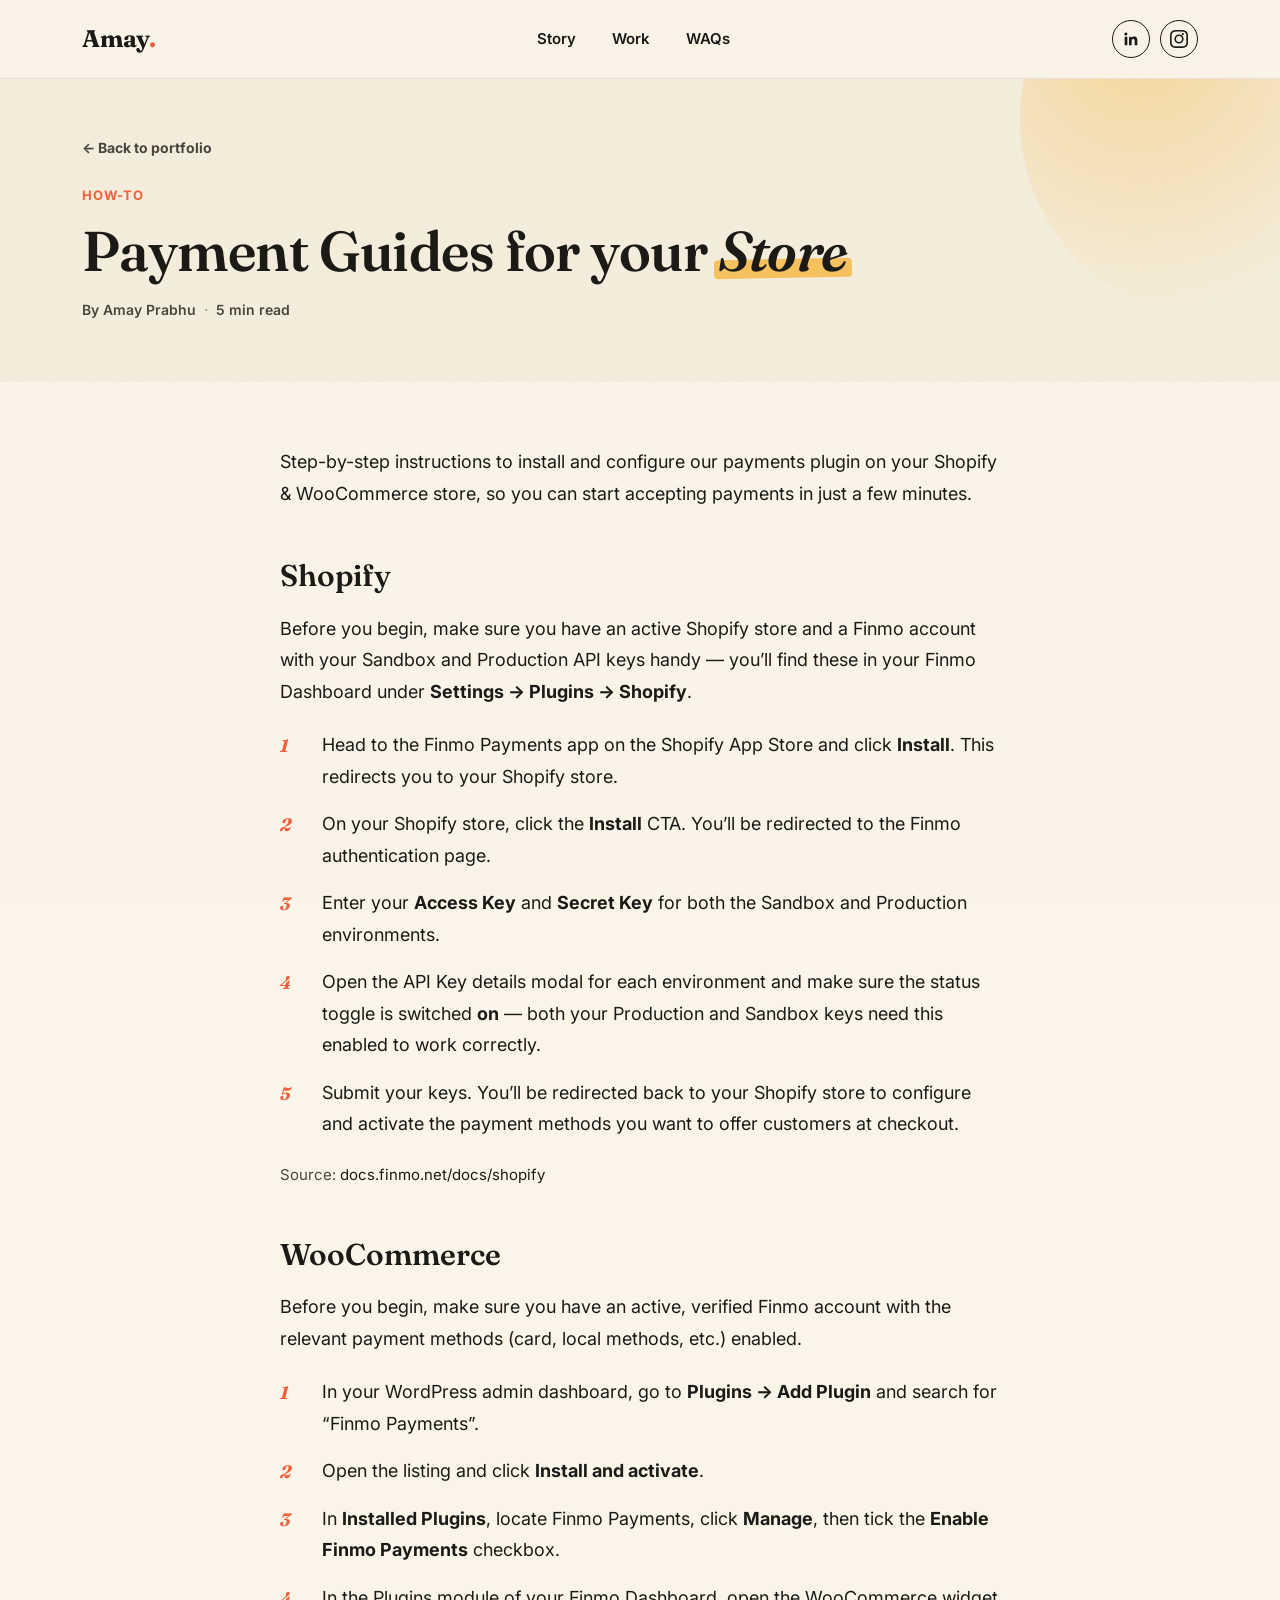
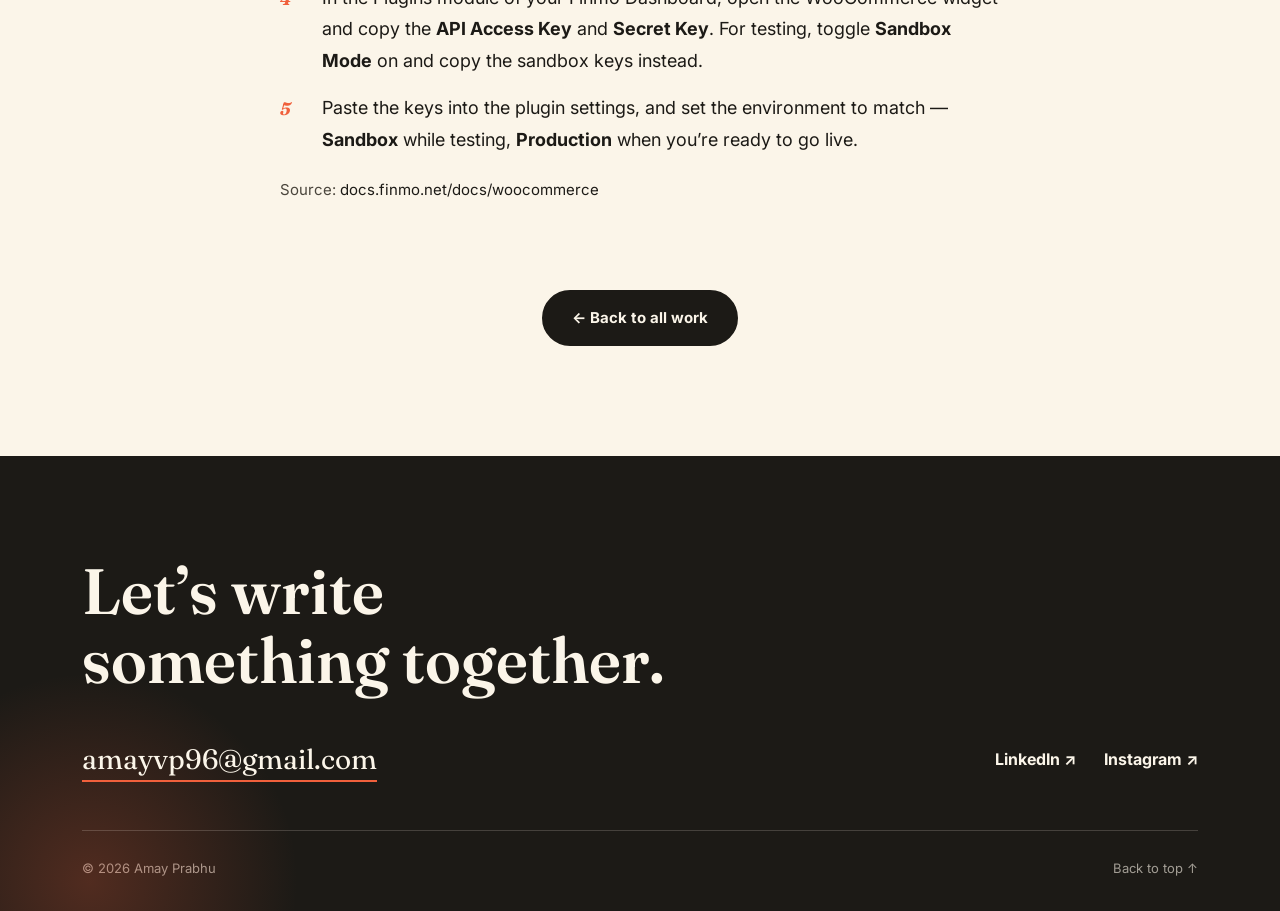
==== articles/payment-guides-for-your-store.html @ e672d970 "Fix carousel glitch, add How-to card + Payment Guides article - Root-caused the carousel glitch: .ph" ====
<!DOCTYPE html>
<html lang="en">
<head>
<meta charset="UTF-8">
<meta name="viewport" content="width=device-width, initial-scale=1.0">
<title>Payment Guides for your Store — Amay Prabhu</title>
<meta name="description" content="Step-by-step instructions to install and configure our payments plugin on your Shopify & WooCommerce Store.">

<link rel="icon" href="data:image/svg+xml,<svg xmlns=%22http://www.w3.org/2000/svg%22 viewBox=%220 0 100 100%22><text y=%22.9em%22 font-size=%2290%22>✍️</text></svg>">

<link rel="preconnect" href="https://fonts.googleapis.com">
<link rel="preconnect" href="https://fonts.gstatic.com" crossorigin>
<link href="https://fonts.googleapis.com/css2?family=Fraunces:ital,opsz,wght@0,9..144,400;0,9..144,500;0,9..144,600;0,9..144,700;1,9..144,500&family=Inter:wght@400;500;600;700;800&display=swap" rel="stylesheet">

<link rel="stylesheet" href="../assets/css/style.css">
</head>
<body>

<!-- Decorative grain overlay -->
<div class="grain" aria-hidden="true"></div>

<a class="skip-link" href="#main">Skip to content</a>

<header class="site-header" id="top">
  <div class="wrap header-inner">
    <a href="../index.html#top" class="logo">Amay<span class="logo-dot">.</span></a>

    <nav class="main-nav" id="main-nav">
      <a href="../index.html#story">Story</a>
      <a href="../index.html#work">Work</a>
      <a href="../index.html#faq">WAQs</a>
    </nav>

    <div class="header-socials">
      <a class="icon-btn" href="https://www.linkedin.com/in/amay-prabhu-52b70a135/" target="_blank" rel="noopener noreferrer" aria-label="Amay on LinkedIn">
        <svg viewBox="0 0 24 24" fill="currentColor" aria-hidden="true"><path d="M20.45 20.45h-3.56v-5.57c0-1.33-.03-3.04-1.85-3.04-1.86 0-2.14 1.45-2.14 2.94v5.67H9.34V9h3.42v1.56h.05c.48-.9 1.64-1.85 3.38-1.85 3.6 0 4.27 2.37 4.27 5.46v6.28zM5.34 7.43a2.07 2.07 0 1 1 0-4.13 2.07 2.07 0 0 1 0 4.13zM7.12 20.45H3.56V9h3.56v11.45z"/></svg>
      </a>
      <a class="icon-btn" href="https://www.instagram.com/whereisamay/" target="_blank" rel="noopener noreferrer" aria-label="Amay on Instagram">
        <svg viewBox="0 0 24 24" fill="currentColor" aria-hidden="true"><path d="M12 2.16c3.2 0 3.58.01 4.85.07 1.17.05 1.8.24 2.22.41.56.21.96.47 1.38.89.42.42.68.82.89 1.38.17.42.36 1.05.41 2.22.06 1.27.07 1.65.07 4.85s-.01 3.58-.07 4.85c-.05 1.17-.24 1.8-.41 2.22-.21.56-.47.96-.89 1.38-.42.42-.82.68-1.38.89-.42.17-1.05.36-2.22.41-1.27.06-1.64.07-4.85.07s-3.58-.01-4.85-.07c-1.17-.05-1.8-.24-2.22-.41a3.74 3.74 0 0 1-1.38-.89 3.74 3.74 0 0 1-.89-1.38c-.17-.42-.36-1.05-.41-2.22-.06-1.27-.07-1.65-.07-4.85s.01-3.58.07-4.85c.05-1.17.24-1.8.41-2.22.21-.56.47-.96.89-1.38.42-.42.82-.68 1.38-.89.42-.17 1.05-.36 2.22-.41 1.27-.06 1.65-.07 4.85-.07M12 0C8.74 0 8.33.01 7.05.07 5.78.13 4.9.33 4.14.63c-.79.31-1.46.72-2.13 1.39A5.9 5.9 0 0 0 .62 4.14c-.3.76-.5 1.64-.56 2.91C0 8.33 0 8.74 0 12s.01 3.67.07 4.95c.06 1.27.26 2.15.56 2.91.31.79.72 1.46 1.39 2.13.67.67 1.34 1.08 2.13 1.39.76.3 1.64.5 2.91.56C8.33 24 8.74 24 12 24s3.67-.01 4.95-.07c1.27-.06 2.15-.26 2.91-.56a5.9 5.9 0 0 0 2.13-1.39 5.9 5.9 0 0 0 1.39-2.13c.3-.76.5-1.64.56-2.91.06-1.28.07-1.69.07-4.95s-.01-3.67-.07-4.95c-.06-1.27-.26-2.15-.56-2.91a5.9 5.9 0 0 0-1.39-2.13A5.9 5.9 0 0 0 19.86.63c-.76-.3-1.64-.5-2.91-.56C15.67.01 15.26 0 12 0zm0 5.84A6.16 6.16 0 1 0 12 18.16 6.16 6.16 0 0 0 12 5.84zm0 10.16a4 4 0 1 1 0-8 4 4 0 0 1 0 8zm6.41-10.4a1.44 1.44 0 1 1-2.88 0 1.44 1.44 0 0 1 2.88 0z"/></svg>
      </a>
    </div>

    <button class="nav-toggle" id="navToggle" aria-label="Toggle menu" aria-expanded="false" aria-controls="main-nav">
      <span></span><span></span><span></span>
    </button>
  </div>
</header>

<main id="main">

  <section class="article-hero">
    <div class="wrap reveal">
      <a class="back-link" href="../index.html#work">&larr; Back to portfolio</a>
      <p class="eyebrow">How-to</p>
      <h1 class="article-title">Payment Guides for your <span class="highlight">Store</span></h1>
      <p class="article-meta">By Amay Prabhu<span class="dot">&middot;</span>5 min read</p>
    </div>
  </section>

  <section class="article-body-section">
    <div class="wrap">
      <div class="article-wrap">
        <article class="article-body reveal">

          <p>Step-by-step instructions to install and configure our payments plugin on your Shopify &amp; WooCommerce store, so you can start accepting payments in just a few minutes.</p>

          <h2>Shopify</h2>

          <p>Before you begin, make sure you have an active Shopify store and a Finmo account with your Sandbox and Production API keys handy &mdash; you&rsquo;ll find these in your Finmo Dashboard under <strong>Settings &rarr; Plugins &rarr; Shopify</strong>.</p>

          <ol>
            <li>Head to the <a href="https://apps.shopify.com/finmo-payments" target="_blank" rel="noopener noreferrer">Finmo Payments app</a> on the Shopify App Store and click <strong>Install</strong>. This redirects you to your Shopify store.</li>
            <li>On your Shopify store, click the <strong>Install</strong> CTA. You&rsquo;ll be redirected to the Finmo authentication page.</li>
            <li>Enter your <strong>Access Key</strong> and <strong>Secret Key</strong> for both the Sandbox and Production environments.</li>
            <li>Open the API Key details modal for each environment and make sure the status toggle is switched <strong>on</strong> &mdash; both your Production and Sandbox keys need this enabled to work correctly.</li>
            <li>Submit your keys. You&rsquo;ll be redirected back to your Shopify store to configure and activate the payment methods you want to offer customers at checkout.</li>
          </ol>

          <p class="doc-source">Source: <a href="https://docs.finmo.net/docs/shopify" target="_blank" rel="noopener noreferrer">docs.finmo.net/docs/shopify</a></p>

          <h2>WooCommerce</h2>

          <p>Before you begin, make sure you have an active, verified Finmo account with the relevant payment methods (card, local methods, etc.) enabled.</p>

          <ol>
            <li>In your WordPress admin dashboard, go to <strong>Plugins &rarr; Add Plugin</strong> and search for &ldquo;Finmo Payments&rdquo;.</li>
            <li>Open the listing and click <strong>Install and activate</strong>.</li>
            <li>In <strong>Installed Plugins</strong>, locate Finmo Payments, click <strong>Manage</strong>, then tick the <strong>Enable Finmo Payments</strong> checkbox.</li>
            <li>In the Plugins module of your Finmo Dashboard, open the WooCommerce widget and copy the <strong>API Access Key</strong> and <strong>Secret Key</strong>. For testing, toggle <strong>Sandbox Mode</strong> on and copy the sandbox keys instead.</li>
            <li>Paste the keys into the plugin settings, and set the environment to match &mdash; <strong>Sandbox</strong> while testing, <strong>Production</strong> when you&rsquo;re ready to go live.</li>
          </ol>

          <p class="doc-source">Source: <a href="https://docs.finmo.net/docs/woocommerce" target="_blank" rel="noopener noreferrer">docs.finmo.net/docs/woocommerce</a></p>

        </article>
      </div>
    </div>
  </section>

  <section class="article-cta">
    <div class="wrap">
      <a href="../index.html#work" class="btn btn-primary">&larr; Back to all work</a>
    </div>
  </section>

</main>

<!-- FOOTER / CONTACT -->
<footer class="site-footer" id="contact">
  <div class="wrap footer-inner">
    <h2 class="footer-title reveal">Let&rsquo;s write<br>something together.</h2>

    <div class="footer-grid reveal" data-reveal-delay="1">
      <a href="mailto:amayvp96@gmail.com" class="footer-email">amayvp96@gmail.com</a>

      <div class="footer-socials">
        <a href="https://www.linkedin.com/in/amay-prabhu-52b70a135/" target="_blank" rel="noopener noreferrer">LinkedIn &nearr;</a>
        <a href="https://www.instagram.com/whereisamay/" target="_blank" rel="noopener noreferrer">Instagram &nearr;</a>
      </div>
    </div>

    <div class="footer-bottom">
      <span>&copy; <span id="year"></span> Amay Prabhu</span>
      <a href="#top" id="backToTop">Back to top &uarr;</a>
    </div>
  </div>
</footer>

<script src="../assets/js/main.js"></script>
</body>
</html>
---- assets/css/style.css ----
/* ===========================================================
   Amay Prabhu — Writer Portfolio
   Funky-but-clean editorial design system
   =========================================================== */

:root {
  --cream:      #FBF5E9;
  --cream-2:    #F5EEDD;
  --ink:        #1C1A16;
  --ink-soft:   #4A453C;
  --mustard:    #F2A93B;
  --mustard-2:  #F7C25F;
  --coral:      #F0603C;
  --hills-green: #E4EDE4;
  --line:       rgba(28, 26, 22, 0.14);
  --line-soft:  rgba(28, 26, 22, 0.08);

  --font-display: "Fraunces", Georgia, "Times New Roman", serif;
  --font-body: "Inter", -apple-system, BlinkMacSystemFont, "Segoe UI", sans-serif;

  --wrap: 1180px;
  --radius-lg: 32px;
  --radius-md: 20px;
  --radius-sm: 12px;

  --ease: cubic-bezier(0.16, 1, 0.3, 1);
}

* { box-sizing: border-box; }

html {
  scroll-behavior: smooth;
}

body {
  margin: 0;
  background: var(--cream);
  color: var(--ink);
  font-family: var(--font-body);
  font-size: 16px;
  line-height: 1.5;
  -webkit-font-smoothing: antialiased;
  overflow-x: hidden;
}

img { max-width: 100%; display: block; }

a { color: inherit; text-decoration: none; }

.wrap {
  max-width: var(--wrap);
  margin: 0 auto;
  padding: 0 32px;
}

.skip-link {
  position: absolute;
  left: -999px;
  top: 0;
  background: var(--ink);
  color: var(--cream);
  padding: 12px 18px;
  z-index: 999;
  border-radius: 0 0 8px 0;
}
.skip-link:focus { left: 0; }

/* grain texture overlay */
.grain {
  position: fixed;
  inset: 0;
  z-index: 999;
  pointer-events: none;
  opacity: 0.045;
  mix-blend-mode: multiply;
  background-image: url("data:image/svg+xml,%3Csvg xmlns='http://www.w3.org/2000/svg' width='120' height='120'%3E%3Cfilter id='n'%3E%3CfeTurbulence type='fractalNoise' baseFrequency='0.9' numOctaves='2' stitchTiles='stitch'/%3E%3C/filter%3E%3Crect width='100%25' height='100%25' filter='url(%23n)'/%3E%3C/svg%3E");
}

/* ---------- eyebrow / chips / buttons ---------- */

.eyebrow {
  font-family: var(--font-body);
  font-weight: 700;
  font-size: 13px;
  letter-spacing: 0.08em;
  text-transform: uppercase;
  color: var(--coral);
  margin: 0 0 14px;
}

.placeholder-text {
  color: var(--ink-soft);
  border: 1px dashed var(--line);
  background: rgba(255, 255, 255, 0.4);
  border-radius: var(--radius-sm);
  padding: 10px 14px;
  font-style: italic;
}

.btn {
  display: inline-flex;
  align-items: center;
  gap: 8px;
  padding: 15px 28px;
  border-radius: 999px;
  font-weight: 700;
  font-size: 15px;
  border: 2px solid var(--ink);
  transition: transform 0.25s var(--ease), background 0.25s var(--ease), color 0.25s var(--ease);
}
.btn-primary {
  background: var(--ink);
  color: var(--cream);
}
.btn-primary:hover {
  transform: translate(-2px, -2px);
  background: var(--coral);
  border-color: var(--coral);
}
.btn-ghost {
  background: transparent;
  color: var(--ink);
}
.btn-ghost:hover {
  transform: translate(-2px, -2px);
  background: var(--ink);
  color: var(--cream);
}

.chip {
  display: inline-block;
  align-self: flex-start;
  font-size: 12px;
  font-weight: 700;
  letter-spacing: 0.04em;
  text-transform: uppercase;
  background: var(--mustard-2);
  color: var(--ink);
  padding: 5px 12px;
  border-radius: 999px;
  margin-bottom: 12px;
}

.section-title {
  font-family: var(--font-display);
  font-weight: 600;
  font-size: clamp(32px, 4.5vw, 52px);
  line-height: 1.05;
  margin: 0 0 16px;
}

/* ---------- header ---------- */

.site-header {
  position: sticky;
  top: 0;
  z-index: 100;
  background: rgba(251, 245, 233, 0.82);
  backdrop-filter: blur(10px);
  border-bottom: 1px solid var(--line-soft);
}

.header-inner {
  display: flex;
  align-items: center;
  justify-content: space-between;
  height: 78px;
}

.logo {
  font-family: var(--font-display);
  font-weight: 700;
  font-size: 24px;
  letter-spacing: -0.01em;
}
.logo-dot { color: var(--coral); }

.main-nav {
  display: flex;
  gap: 36px;
}
.main-nav a {
  font-weight: 600;
  font-size: 15px;
  position: relative;
  padding: 4px 0;
}
.main-nav a::after {
  content: "";
  position: absolute;
  left: 0; right: 100%;
  bottom: 0;
  height: 2px;
  background: var(--coral);
  transition: right 0.3s var(--ease);
}
.main-nav a:hover::after { right: 0; }

.header-socials {
  display: flex;
  gap: 10px;
}
.icon-btn {
  width: 38px;
  height: 38px;
  display: grid;
  place-items: center;
  border-radius: 50%;
  border: 1.5px solid var(--ink);
  transition: background 0.25s var(--ease), color 0.25s var(--ease), transform 0.25s var(--ease);
}
.icon-btn svg { width: 18px; height: 18px; }
.icon-btn:hover {
  background: var(--ink);
  color: var(--cream);
  transform: rotate(-8deg) scale(1.06);
}

.nav-toggle {
  display: none;
  flex-direction: column;
  gap: 5px;
  width: 30px;
  background: none;
  border: none;
  cursor: pointer;
  padding: 4px;
}
.nav-toggle span {
  display: block;
  height: 2px;
  background: var(--ink);
  border-radius: 2px;
  transition: transform 0.25s var(--ease), opacity 0.25s var(--ease);
}
.nav-toggle[aria-expanded="true"] span:nth-child(1) { transform: translateY(7px) rotate(45deg); }
.nav-toggle[aria-expanded="true"] span:nth-child(2) { opacity: 0; }
.nav-toggle[aria-expanded="true"] span:nth-child(3) { transform: translateY(-7px) rotate(-45deg); }

/* ---------- hero ---------- */

.hero {
  position: relative;
  padding: 88px 0 60px;
  overflow: hidden;
}
.hero::before {
  content: "";
  position: absolute;
  top: -140px; right: -160px;
  width: 480px; height: 480px;
  border-radius: 50%;
  background: radial-gradient(circle at 30% 30%, var(--mustard-2), transparent 70%);
  opacity: 0.55;
  pointer-events: none;
}

.hero-inner {
  display: grid;
  grid-template-columns: 1.1fr 0.9fr;
  gap: 48px;
  align-items: center;
}

.hero-title {
  font-family: var(--font-display);
  font-weight: 600;
  font-size: clamp(38px, 5.6vw, 68px);
  line-height: 1.06;
  letter-spacing: -0.01em;
  margin: 0 0 24px;
}
.hero-title .script {
  font-style: italic;
  font-weight: 500;
  color: var(--coral);
}
.highlight {
  position: relative;
  font-style: italic;
  white-space: nowrap;
}
.highlight::after {
  content: "";
  position: absolute;
  left: -4px; right: -4px;
  bottom: 6px;
  height: 0.34em;
  background: var(--mustard-2);
  z-index: -1;
  border-radius: 4px;
  transform: rotate(-1deg);
}

.hero-sub {
  max-width: 480px;
  font-size: 17px;
  margin-bottom: 34px;
}

.hero-actions {
  display: flex;
  gap: 16px;
  flex-wrap: wrap;
}

.hero-photo {
  position: relative;
  justify-self: center;
  width: min(100%, 420px);
}

.photo-blob {
  position: absolute;
  inset: -6% -10% -6% -6%;
  background: var(--mustard);
  border-radius: 44% 56% 62% 38% / 48% 42% 58% 52%;
  z-index: 0;
  animation: blobbing 12s var(--ease) infinite alternate;
}
@keyframes blobbing {
  0%   { border-radius: 44% 56% 62% 38% / 48% 42% 58% 52%; }
  50%  { border-radius: 58% 42% 40% 60% / 40% 62% 38% 60%; }
  100% { border-radius: 40% 60% 55% 45% / 60% 40% 60% 40%; }
}

.photo-frame {
  position: relative;
  z-index: 1;
  aspect-ratio: 1 / 1.05;
  border-radius: 44% 56% 62% 38% / 48% 42% 58% 52%;
  overflow: hidden;
  border: 6px solid var(--ink);
  background: var(--mustard);
}
.photo-frame img {
  width: 100%; height: 100%;
  object-fit: cover;
}
.photo-frame.img-missing img { display: none; }
.photo-fallback {
  display: none;
  width: 100%; height: 100%;
  flex-direction: column;
  align-items: center;
  justify-content: center;
  gap: 12px;
  text-align: center;
  color: var(--ink);
  padding: 20px;
  font-size: 13px;
  font-weight: 600;
  line-height: 1.5;
}
.photo-fallback svg { width: 46px; height: 46px; opacity: 0.65; }
.photo-fallback code {
  background: rgba(28,26,22,0.1);
  padding: 1px 6px;
  border-radius: 4px;
  font-size: 12px;
}
.photo-frame.img-missing .photo-fallback { display: flex; }

.sticker {
  position: absolute;
  z-index: 2;
}
.sticker-tag {
  bottom: 6%;
  left: -8%;
  background: var(--ink);
  color: var(--cream);
  font-weight: 700;
  font-size: 13px;
  padding: 10px 18px;
  border-radius: 999px;
  transform: rotate(-8deg);
  box-shadow: 0 8px 20px rgba(0,0,0,0.18);
}
.sticker-dots {
  top: -6%;
  left: 4%;
  width: 56px;
  height: 56px;
  background-image: radial-gradient(var(--ink) 2.4px, transparent 2.6px);
  background-size: 12px 12px;
  opacity: 0.55;
}

/* ---------- story split sections ---------- */

.story-split {
  padding: 96px 0;
  position: relative;
}
.story-split[data-panel="mustard"] {
  background: var(--cream-2);
}

.split-inner {
  display: grid;
  grid-template-columns: 0.85fr 1.15fr;
  gap: 64px;
  align-items: center;
}

.media-frame {
  position: relative;
  overflow: hidden;
  border: 5px solid var(--ink);
  background: var(--ink-soft);
  aspect-ratio: 4 / 3;
}
.media-frame--illustration {
  aspect-ratio: 4 / 3;
  background: #ffffff;
  padding: 36px;
  display: flex;
  align-items: center;
  justify-content: center;
}
.media-frame--portrait {
  aspect-ratio: 672 / 722;
}
.media-frame--portrait img {
  object-position: center center;
}
.media-frame img {
  width: 100%; height: 100%;
  object-fit: cover;
  object-position: center 15%;
}
.media-frame--illustration img {
  width: auto;
  height: auto;
  max-width: 100%;
  max-height: 100%;
  object-fit: contain;
}
.media-frame.img-missing img { display: none; }
.media-frame.img-missing {
  background: var(--mustard-2);
}
.media-frame--illustration.img-missing {
  background: #ffffff;
}
.media-frame .photo-fallback {
  color: var(--ink);
}
.media-frame.img-missing .photo-fallback { display: flex; }

.split-lead {
  font-family: var(--font-display);
  font-weight: 500;
  font-size: clamp(24px, 3vw, 32px);
  line-height: 1.3;
  margin: 0 0 12px;
}

.split-sub {
  font-size: 17px;
  color: var(--ink-soft);
  max-width: 480px;
  margin: 0;
}

/* ---------- work ---------- */

.work {
  padding: 110px 0 100px;
}

.work-heading {
  max-width: 640px;
  margin-bottom: 48px;
}

.work-sub {
  font-size: 17px;
  color: var(--ink-soft);
  margin: 8px 0 0;
}

.work-grid {
  display: grid;
  grid-template-columns: repeat(3, 1fr);
  gap: 28px;
}

.work-card {
  background: var(--cream);
  border: 2px solid var(--ink);
  border-radius: var(--radius-md);
  overflow: hidden;
  display: flex;
  flex-direction: column;
  transition: transform 0.3s var(--ease), box-shadow 0.3s var(--ease);
}
.work-card:hover {
  transform: translateY(-6px) rotate(-0.6deg);
  box-shadow: 10px 14px 0 rgba(28,26,22,0.9);
}

.work-card-media {
  position: relative;
  aspect-ratio: 16 / 10;
  background: repeating-linear-gradient(135deg, var(--mustard-2), var(--mustard-2) 10px, var(--mustard) 10px, var(--mustard) 20px);
  display: grid;
  place-items: center;
  border-bottom: 2px solid var(--ink);
  overflow: hidden;
}
.work-card-media span {
  font-family: var(--font-display);
  font-size: 40px;
  color: rgba(28,26,22,0.35);
}

.work-card-media--photo img {
  position: absolute;
  inset: 0;
  width: 100%;
  height: 100%;
  object-fit: cover;
}
.work-card-media--photo span { display: none; }
.work-card-media--photo.img-missing img { display: none; }
.work-card-media--photo.img-missing span { display: block; }

.work-card-media--bottom img {
  object-position: center bottom;
}

.work-card-body {
  padding: 22px 22px 26px;
  display: flex;
  flex-direction: column;
  gap: 8px;
  flex: 1;
}
.work-card-body h3 {
  font-family: var(--font-display);
  font-size: 20px;
  font-weight: 600;
  margin: 0;
}
.work-card-body p {
  font-size: 14px;
  margin: 0 0 6px;
}
.work-card-link {
  margin-top: auto;
  font-weight: 700;
  font-size: 14px;
  border-bottom: 2px solid var(--coral);
  align-self: flex-start;
  padding-bottom: 2px;
}

/* ---------- faq ---------- */

.faq {
  padding: 100px 0 120px;
  background: var(--cream-2);
}

.faq-heading {
  max-width: 640px;
  margin-bottom: 40px;
}

.faq-list {
  max-width: 760px;
  display: flex;
  flex-direction: column;
  gap: 16px;
}

.faq-item {
  border: 2px solid var(--ink);
  border-radius: var(--radius-md);
  background: var(--cream);
  overflow: hidden;
  transition: box-shadow 0.25s var(--ease), transform 0.25s var(--ease);
}
.faq-item:hover {
  transform: translate(-2px, -2px);
  box-shadow: 6px 8px 0 rgba(28,26,22,0.9);
}

.faq-question-wrap {
  margin: 0;
  font-weight: inherit;
}

.faq-question {
  width: 100%;
  display: flex;
  align-items: center;
  justify-content: space-between;
  gap: 20px;
  padding: 20px 24px;
  background: none;
  border: none;
  cursor: pointer;
  text-align: left;
  font-family: var(--font-body);
  color: var(--ink);
}

.faq-q-text {
  font-family: var(--font-display);
  font-weight: 600;
  font-size: 18px;
  line-height: 1.35;
}

.faq-icon {
  position: relative;
  flex-shrink: 0;
  width: 22px;
  height: 22px;
  transition: transform 0.3s var(--ease);
}
.faq-icon::before,
.faq-icon::after {
  content: "";
  position: absolute;
  background: var(--ink);
  border-radius: 2px;
}
.faq-icon::before {
  top: 50%; left: 0;
  width: 100%; height: 2.5px;
  transform: translateY(-50%);
}
.faq-icon::after {
  left: 50%; top: 0;
  height: 100%; width: 2.5px;
  transform: translateX(-50%);
}
.faq-item.is-open .faq-icon {
  transform: rotate(45deg);
}
.faq-item.is-open .faq-question {
  color: var(--coral);
}
.faq-item.is-open .faq-icon::before,
.faq-item.is-open .faq-icon::after {
  background: var(--coral);
}

.faq-answer {
  display: grid;
  grid-template-rows: 0fr;
  transition: grid-template-rows 0.35s var(--ease);
}
.faq-item.is-open .faq-answer {
  grid-template-rows: 1fr;
}

.faq-answer-inner {
  overflow: hidden;
  min-height: 0;
}
.faq-answer-inner p {
  margin: 0;
  padding: 0 24px 22px;
  font-size: 16px;
  line-height: 1.6;
  color: var(--ink-soft);
}
.faq-answer-inner em {
  font-style: italic;
}

/* ---------- footer ---------- */

.site-footer {
  background: var(--ink);
  color: var(--cream);
  padding: 100px 0 32px;
  position: relative;
  overflow: hidden;
}
.site-footer::before {
  content: "";
  position: absolute;
  bottom: -180px; left: -120px;
  width: 420px; height: 420px;
  border-radius: 50%;
  background: radial-gradient(circle, var(--coral), transparent 70%);
  opacity: 0.25;
}

.footer-title {
  font-family: var(--font-display);
  font-weight: 600;
  font-size: clamp(36px, 6vw, 64px);
  line-height: 1.08;
  margin: 0 0 44px;
  position: relative;
}

.footer-grid {
  display: flex;
  flex-wrap: wrap;
  align-items: center;
  justify-content: space-between;
  gap: 24px;
  padding-bottom: 48px;
  border-bottom: 1px solid rgba(251,245,233,0.18);
}

.footer-email {
  font-family: var(--font-display);
  font-size: clamp(20px, 2.6vw, 28px);
  border-bottom: 2px solid var(--coral);
  background: transparent;
  color: var(--cream);
  transition: color 0.25s var(--ease);
}
.footer-email:hover { color: var(--mustard-2); }

.footer-socials {
  display: flex;
  gap: 28px;
  font-weight: 700;
}
.footer-socials a {
  position: relative;
  padding-bottom: 2px;
}
.footer-socials a:hover { color: var(--mustard-2); }

.footer-bottom {
  display: flex;
  justify-content: space-between;
  align-items: center;
  padding-top: 28px;
  font-size: 13px;
  color: rgba(251,245,233,0.6);
}
.footer-bottom a:hover { color: var(--cream); }

/* ---------- reveal-on-scroll ---------- */

.reveal {
  opacity: 0;
  transform: translateY(28px);
  transition: opacity 0.7s var(--ease), transform 0.7s var(--ease);
}
.reveal.is-visible {
  opacity: 1;
  transform: translateY(0);
}
.reveal[data-reveal-delay="1"] { transition-delay: 0.12s; }

@media (prefers-reduced-motion: reduce) {
  html { scroll-behavior: auto; }
  .reveal { opacity: 1; transform: none; transition: none; }
  .photo-blob { animation: none; }
}

/* ---------- article page ---------- */

.article-hero {
  position: relative;
  padding: 56px 0 48px;
  background: var(--cream-2);
  overflow: hidden;
}
.article-hero::before {
  content: "";
  position: absolute;
  top: -160px; right: -140px;
  width: 400px; height: 400px;
  border-radius: 50%;
  background: radial-gradient(circle at 30% 30%, var(--mustard-2), transparent 70%);
  opacity: 0.5;
  pointer-events: none;
}

.back-link {
  display: inline-flex;
  align-items: center;
  gap: 8px;
  font-weight: 700;
  font-size: 14px;
  color: var(--ink-soft);
  margin-bottom: 28px;
  transition: color 0.25s var(--ease), transform 0.25s var(--ease);
}
.back-link:hover {
  color: var(--coral);
  transform: translateX(-3px);
}

.article-title {
  font-family: var(--font-display);
  font-weight: 600;
  font-size: clamp(34px, 5.2vw, 56px);
  line-height: 1.1;
  letter-spacing: -0.01em;
  margin: 0 0 18px;
  max-width: 820px;
}

.article-meta {
  font-size: 14px;
  font-weight: 600;
  color: var(--ink-soft);
}
.article-meta .dot {
  margin: 0 8px;
  opacity: 0.5;
}

.article-body-section {
  padding: 64px 0 16px;
}

.article-wrap {
  max-width: 720px;
  margin: 0 auto;
}

.article-body {
  font-size: 18px;
  line-height: 1.75;
  color: var(--ink);
}
.article-body h2 {
  font-family: var(--font-display);
  font-weight: 600;
  font-size: clamp(24px, 3vw, 30px);
  line-height: 1.25;
  margin: 48px 0 18px;
}
.article-body p {
  margin: 0 0 22px;
}
.article-body em {
  font-style: italic;
}
.article-body h3 {
  font-family: var(--font-display);
  font-weight: 600;
  font-size: 20px;
  line-height: 1.35;
  margin: 30px 0 10px;
}
.article-body ul {
  margin: 0 0 22px;
  padding-left: 22px;
}
.article-body ul li {
  margin-bottom: 8px;
}
.article-body ol {
  list-style: none;
  counter-reset: step;
  margin: 0 0 22px;
  padding-left: 0;
}
.article-body ol li {
  position: relative;
  counter-increment: step;
  padding-left: 42px;
  margin-bottom: 16px;
}
.article-body ol li::before {
  content: counter(step);
  position: absolute;
  left: 0;
  top: 1px;
  font-family: var(--font-display);
  font-style: italic;
  font-weight: 700;
  color: var(--coral);
}
.article-body strong {
  font-weight: 700;
}
.article-body .doc-source {
  font-size: 15px;
  color: var(--ink-soft);
}
.article-body .doc-source a {
  color: var(--ink);
}

.inline-chip {
  display: inline-block;
  font-size: 0.76em;
  font-weight: 700;
  letter-spacing: 0.02em;
  background: var(--mustard-2);
  color: var(--ink);
  padding: 2px 10px;
  border-radius: 999px;
}

.pull-quote {
  font-family: var(--font-display);
  font-style: italic;
  font-weight: 500;
  font-size: clamp(22px, 2.6vw, 28px);
  line-height: 1.5;
  color: var(--ink);
  border-left: 4px solid var(--coral);
  padding: 4px 0 4px 24px;
  margin: 44px 0 8px;
}

.article-cta {
  padding: 48px 0 110px;
  text-align: center;
}

/* ---------- travel article / place sections ---------- */

.place-section {
  padding: 72px 0;
  border-top: 1px solid var(--line-soft);
}
.place-section:first-of-type {
  border-top: none;
  padding-top: 48px;
}
.place-section[data-panel="sunset"] {
  background: var(--cream-2);
}
.place-section[data-panel="hills"] {
  background: var(--hills-green);
}

.place-title {
  font-family: var(--font-display);
  font-weight: 600;
  font-size: clamp(28px, 3.6vw, 40px);
  line-height: 1.15;
  margin: 0 0 20px;
}

.place-intro,
.place-note {
  max-width: 720px;
  font-size: 18px;
  line-height: 1.75;
  color: var(--ink);
  margin: 0 0 22px;
}

.place-media {
  max-width: 640px;
  margin: 0 0 28px;
}
.split-inner .place-media {
  max-width: none;
  margin: 0;
}

.place-split-reverse {
  display: grid;
  grid-template-columns: 1.15fr 0.85fr;
  gap: 64px;
  align-items: start;
  margin-bottom: 36px;
}
.place-split-reverse .photo-carousel {
  margin: 0;
  justify-self: end;
}

.place-body {
  max-width: 720px;
  font-size: 18px;
  line-height: 1.75;
}
.place-body p {
  margin: 0 0 20px;
}
.place-body p:last-child {
  margin-bottom: 0;
}

/* ---------- photo carousel ---------- */

.photo-carousel {
  max-width: 320px;
  min-width: 0;
  margin: 36px 0;
}

.photo-carousel-track {
  display: flex;
  overflow-x: auto;
  scroll-snap-type: x mandatory;
  scrollbar-width: none;
  border: 5px solid var(--ink);
  border-radius: var(--radius-lg);
  background: var(--ink-soft);
}
.photo-carousel-track::-webkit-scrollbar { display: none; }

.photo-carousel-slide {
  position: relative;
  flex: 0 0 100%;
  scroll-snap-align: start;
  margin: 0;
}

.photo-carousel-media {
  position: relative;
  aspect-ratio: 1 / 1;
  overflow: hidden;
}
.photo-carousel-media img {
  width: 100%; height: 100%;
  object-fit: cover;
}
.photo-carousel-media.img-missing img { display: none; }
.photo-carousel-media.img-missing { background: var(--mustard-2); }
.photo-carousel-media .photo-fallback { color: var(--ink); }
.photo-carousel-media.img-missing .photo-fallback { display: flex; }

.photo-carousel-caption {
  position: absolute;
  left: 0; right: 0; bottom: 0;
  display: flex;
  align-items: baseline;
  gap: 10px;
  padding: 10px 14px;
  background: linear-gradient(to top, rgba(20, 16, 12, 0.85), rgba(20, 16, 12, 0));
  font-size: 13px;
  line-height: 1.4;
  color: #fff;
}

.photo-carousel-num {
  flex-shrink: 0;
  font-family: var(--font-display);
  font-style: italic;
  font-weight: 600;
  font-size: 16px;
  color: var(--mustard);
}

.photo-carousel-controls {
  display: flex;
  align-items: center;
  justify-content: center;
  gap: 20px;
  margin-top: 16px;
}

.carousel-btn {
  width: 46px; height: 46px;
  border-radius: 50%;
  border: 2px solid var(--ink);
  background: var(--cream);
  font-size: 18px;
  cursor: pointer;
  transition: background 0.25s var(--ease), color 0.25s var(--ease), transform 0.2s var(--ease);
}
.carousel-btn:hover {
  background: var(--ink);
  color: var(--cream);
  transform: scale(1.06);
}
.carousel-btn:disabled {
  opacity: 0.35;
  cursor: default;
}
.carousel-btn:disabled:hover {
  background: var(--cream);
  color: var(--ink);
  transform: none;
}

.photo-carousel-dots {
  display: flex;
  gap: 8px;
}
.photo-carousel-dots button {
  width: 8px; height: 8px;
  border-radius: 50%;
  border: none;
  background: var(--line);
  cursor: pointer;
  padding: 0;
  transition: background 0.25s var(--ease), transform 0.25s var(--ease);
}
.photo-carousel-dots button.is-active {
  background: var(--coral);
  transform: scale(1.35);
}

/* ---------- responsive ---------- */

@media (max-width: 980px) {
  .hero-inner { grid-template-columns: 1fr; }
  .hero-photo { order: -1; width: min(72vw, 320px); margin: 0 auto 12px; }
  .split-inner { grid-template-columns: 1fr; gap: 36px; }
  .place-split-reverse { grid-template-columns: 1fr; gap: 36px; }
  .place-split-reverse .photo-carousel { justify-self: stretch; }
  .media-frame { max-width: 460px; margin: 0 auto; width: 100%; }
  .work-grid { grid-template-columns: repeat(2, 1fr); }
}

@media (max-width: 640px) {
  .work-grid { grid-template-columns: 1fr; max-width: 480px; margin: 0 auto; }
}

@media (max-width: 760px) {
  .wrap { padding: 0 20px; }
  .main-nav { display: none; }
  .header-socials { display: none; }
  .nav-toggle { display: flex; }

  .site-header.nav-open {
    background: var(--cream);
  }
  .site-header.nav-open .header-inner {
    height: auto;
    flex-wrap: wrap;
    padding-bottom: 24px;
    border-bottom: 1px solid var(--line-soft);
  }
  .site-header.nav-open .main-nav {
    order: 3;
    flex-basis: 100%;
    display: flex;
    flex-direction: column;
    gap: 18px;
    padding-top: 20px;
    border-top: 1px solid var(--line-soft);
  }
  .site-header.nav-open .header-socials {
    order: 4;
    flex-basis: 100%;
    display: flex;
    gap: 10px;
    margin-top: 20px;
  }

  .hero { padding: 56px 0 40px; }
  .story-split { padding: 64px 0; }
  .work { padding: 72px 0 64px; }
  .faq { padding: 64px 0 80px; }
  .faq-question { padding: 18px 18px; }
  .faq-answer-inner p { padding: 0 18px 18px; }
  .footer-grid { flex-direction: column; align-items: flex-start; }
  .footer-bottom { flex-direction: column; gap: 10px; align-items: flex-start; }

  .article-hero { padding: 40px 0 36px; }
  .article-body-section { padding: 44px 0 8px; }
  .article-body { font-size: 17px; }
  .pull-quote { padding-left: 18px; }

  .place-section { padding: 48px 0; }
  .place-intro, .place-note, .place-body { font-size: 16.5px; }
  .photo-carousel-caption { padding: 9px 12px; font-size: 12.5px; }
}
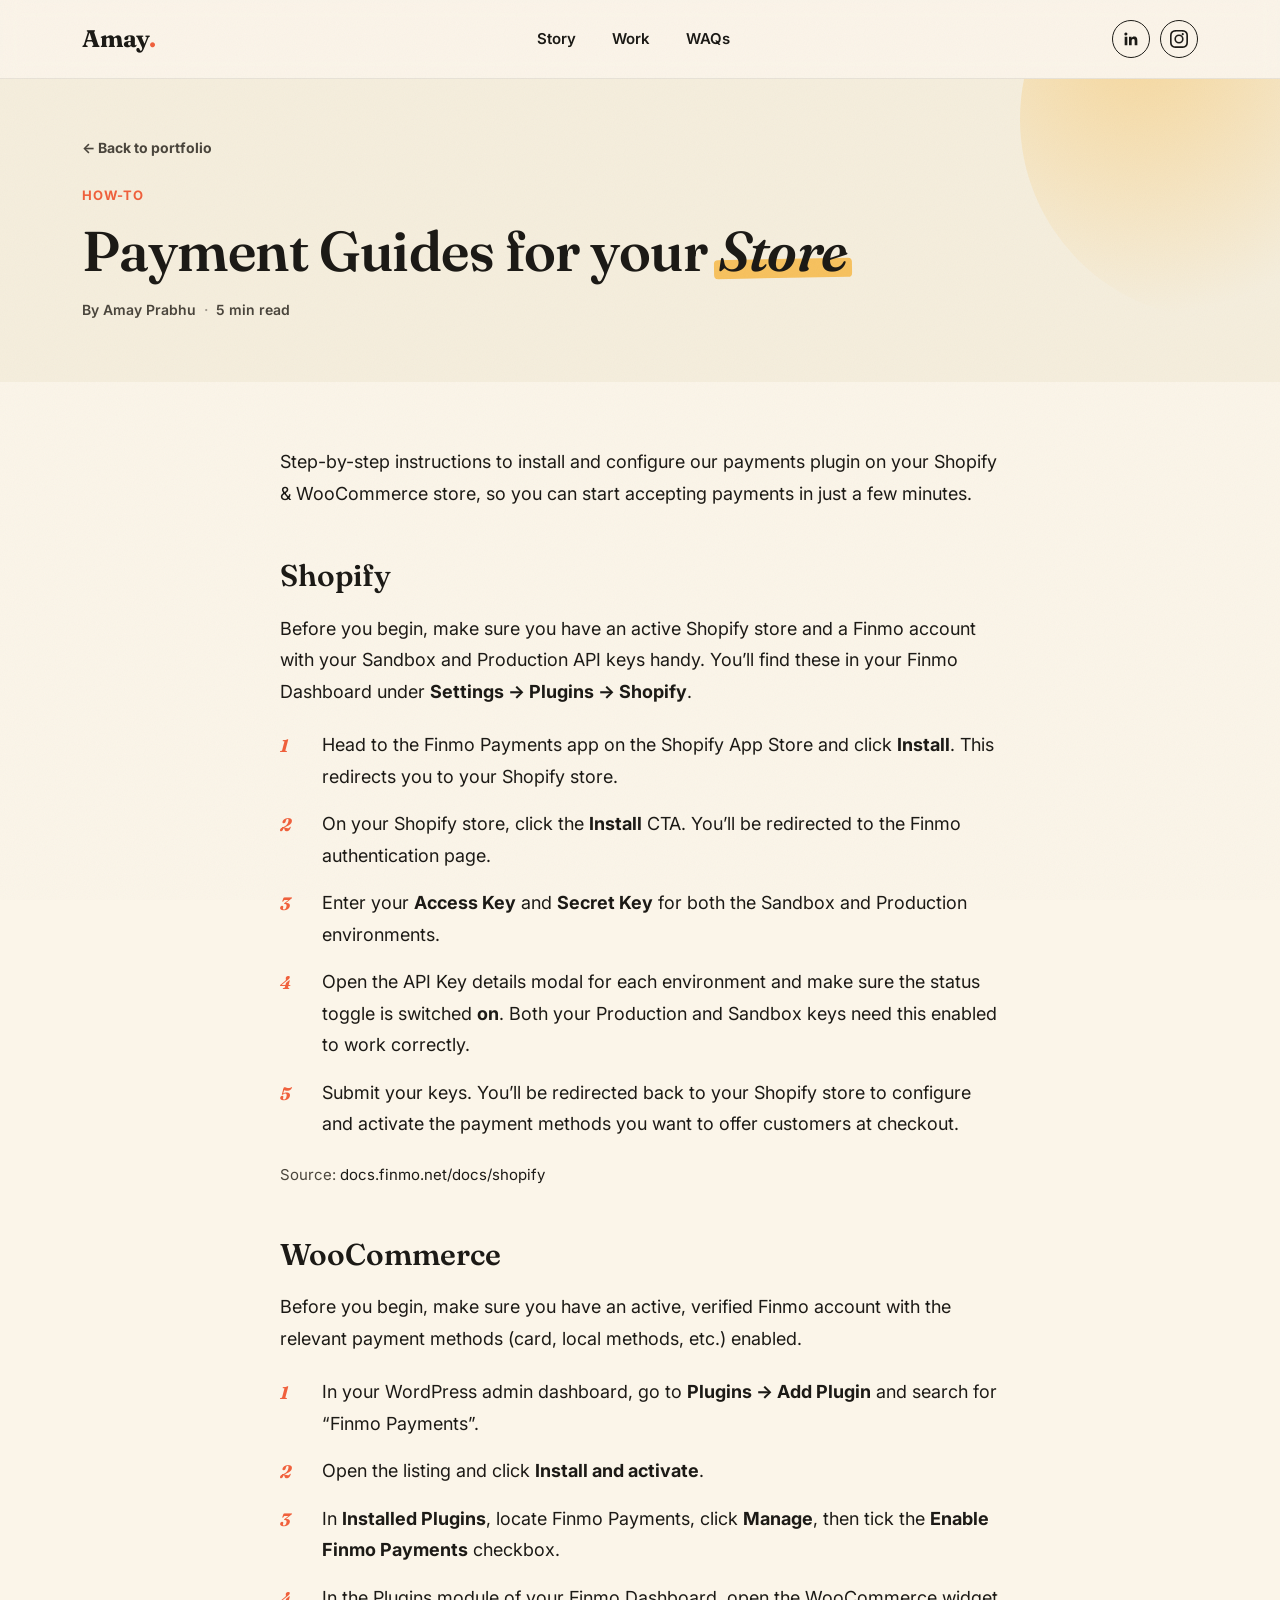
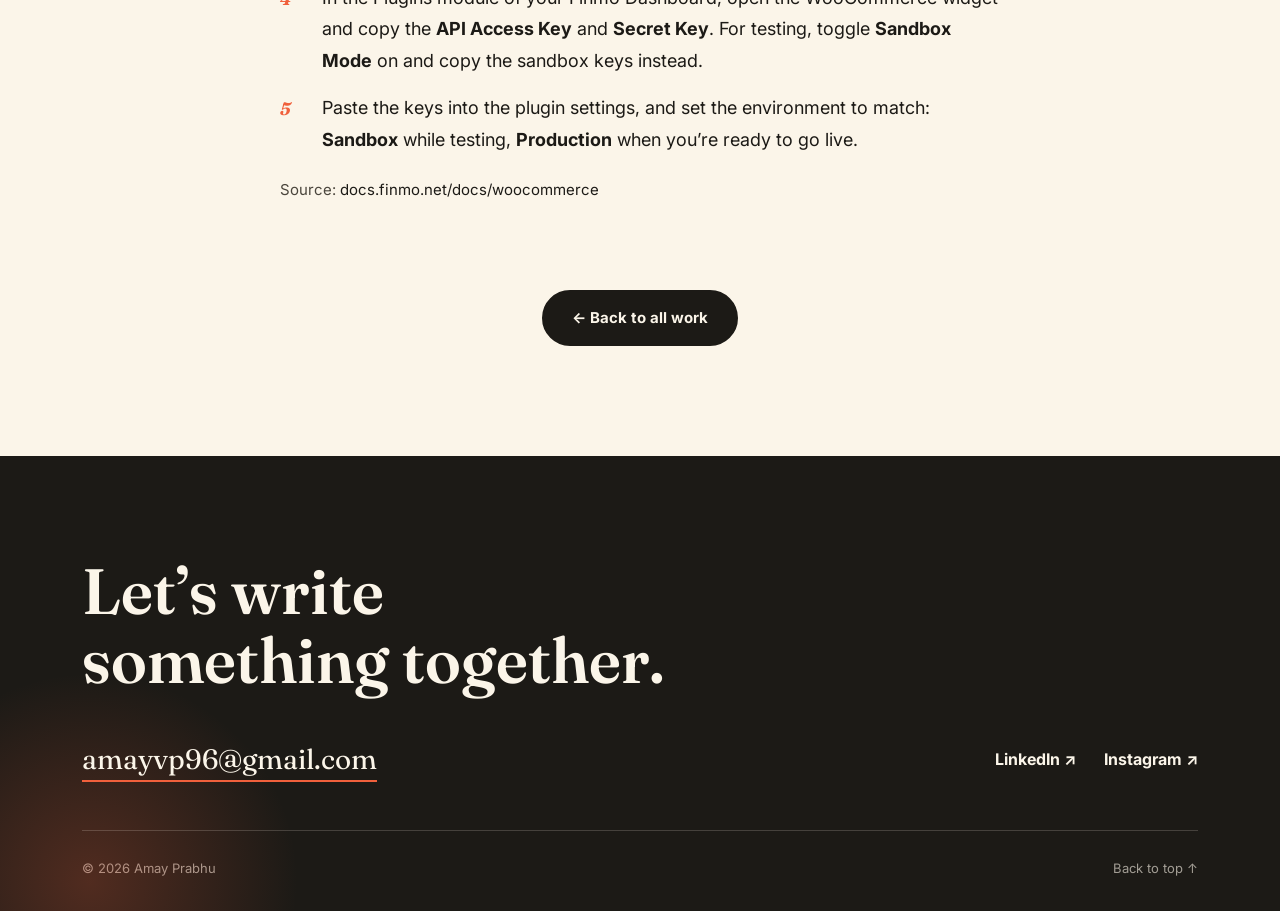
==== commit 0687e77a: "Remove em dashes from the Payment Guides article copy" ====
--- a/articles/payment-guides-for-your-store.html
+++ b/articles/payment-guides-for-your-store.html
@@ -66,13 +66,13 @@
 
           <h2>Shopify</h2>
 
-          <p>Before you begin, make sure you have an active Shopify store and a Finmo account with your Sandbox and Production API keys handy &mdash; you&rsquo;ll find these in your Finmo Dashboard under <strong>Settings &rarr; Plugins &rarr; Shopify</strong>.</p>
+          <p>Before you begin, make sure you have an active Shopify store and a Finmo account with your Sandbox and Production API keys handy. You&rsquo;ll find these in your Finmo Dashboard under <strong>Settings &rarr; Plugins &rarr; Shopify</strong>.</p>
 
           <ol>
             <li>Head to the <a href="https://apps.shopify.com/finmo-payments" target="_blank" rel="noopener noreferrer">Finmo Payments app</a> on the Shopify App Store and click <strong>Install</strong>. This redirects you to your Shopify store.</li>
             <li>On your Shopify store, click the <strong>Install</strong> CTA. You&rsquo;ll be redirected to the Finmo authentication page.</li>
             <li>Enter your <strong>Access Key</strong> and <strong>Secret Key</strong> for both the Sandbox and Production environments.</li>
-            <li>Open the API Key details modal for each environment and make sure the status toggle is switched <strong>on</strong> &mdash; both your Production and Sandbox keys need this enabled to work correctly.</li>
+            <li>Open the API Key details modal for each environment and make sure the status toggle is switched <strong>on</strong>. Both your Production and Sandbox keys need this enabled to work correctly.</li>
             <li>Submit your keys. You&rsquo;ll be redirected back to your Shopify store to configure and activate the payment methods you want to offer customers at checkout.</li>
           </ol>
 
@@ -87,7 +87,7 @@
             <li>Open the listing and click <strong>Install and activate</strong>.</li>
             <li>In <strong>Installed Plugins</strong>, locate Finmo Payments, click <strong>Manage</strong>, then tick the <strong>Enable Finmo Payments</strong> checkbox.</li>
             <li>In the Plugins module of your Finmo Dashboard, open the WooCommerce widget and copy the <strong>API Access Key</strong> and <strong>Secret Key</strong>. For testing, toggle <strong>Sandbox Mode</strong> on and copy the sandbox keys instead.</li>
-            <li>Paste the keys into the plugin settings, and set the environment to match &mdash; <strong>Sandbox</strong> while testing, <strong>Production</strong> when you&rsquo;re ready to go live.</li>
+            <li>Paste the keys into the plugin settings, and set the environment to match: <strong>Sandbox</strong> while testing, <strong>Production</strong> when you&rsquo;re ready to go live.</li>
           </ol>
 
           <p class="doc-source">Source: <a href="https://docs.finmo.net/docs/woocommerce" target="_blank" rel="noopener noreferrer">docs.finmo.net/docs/woocommerce</a></p>
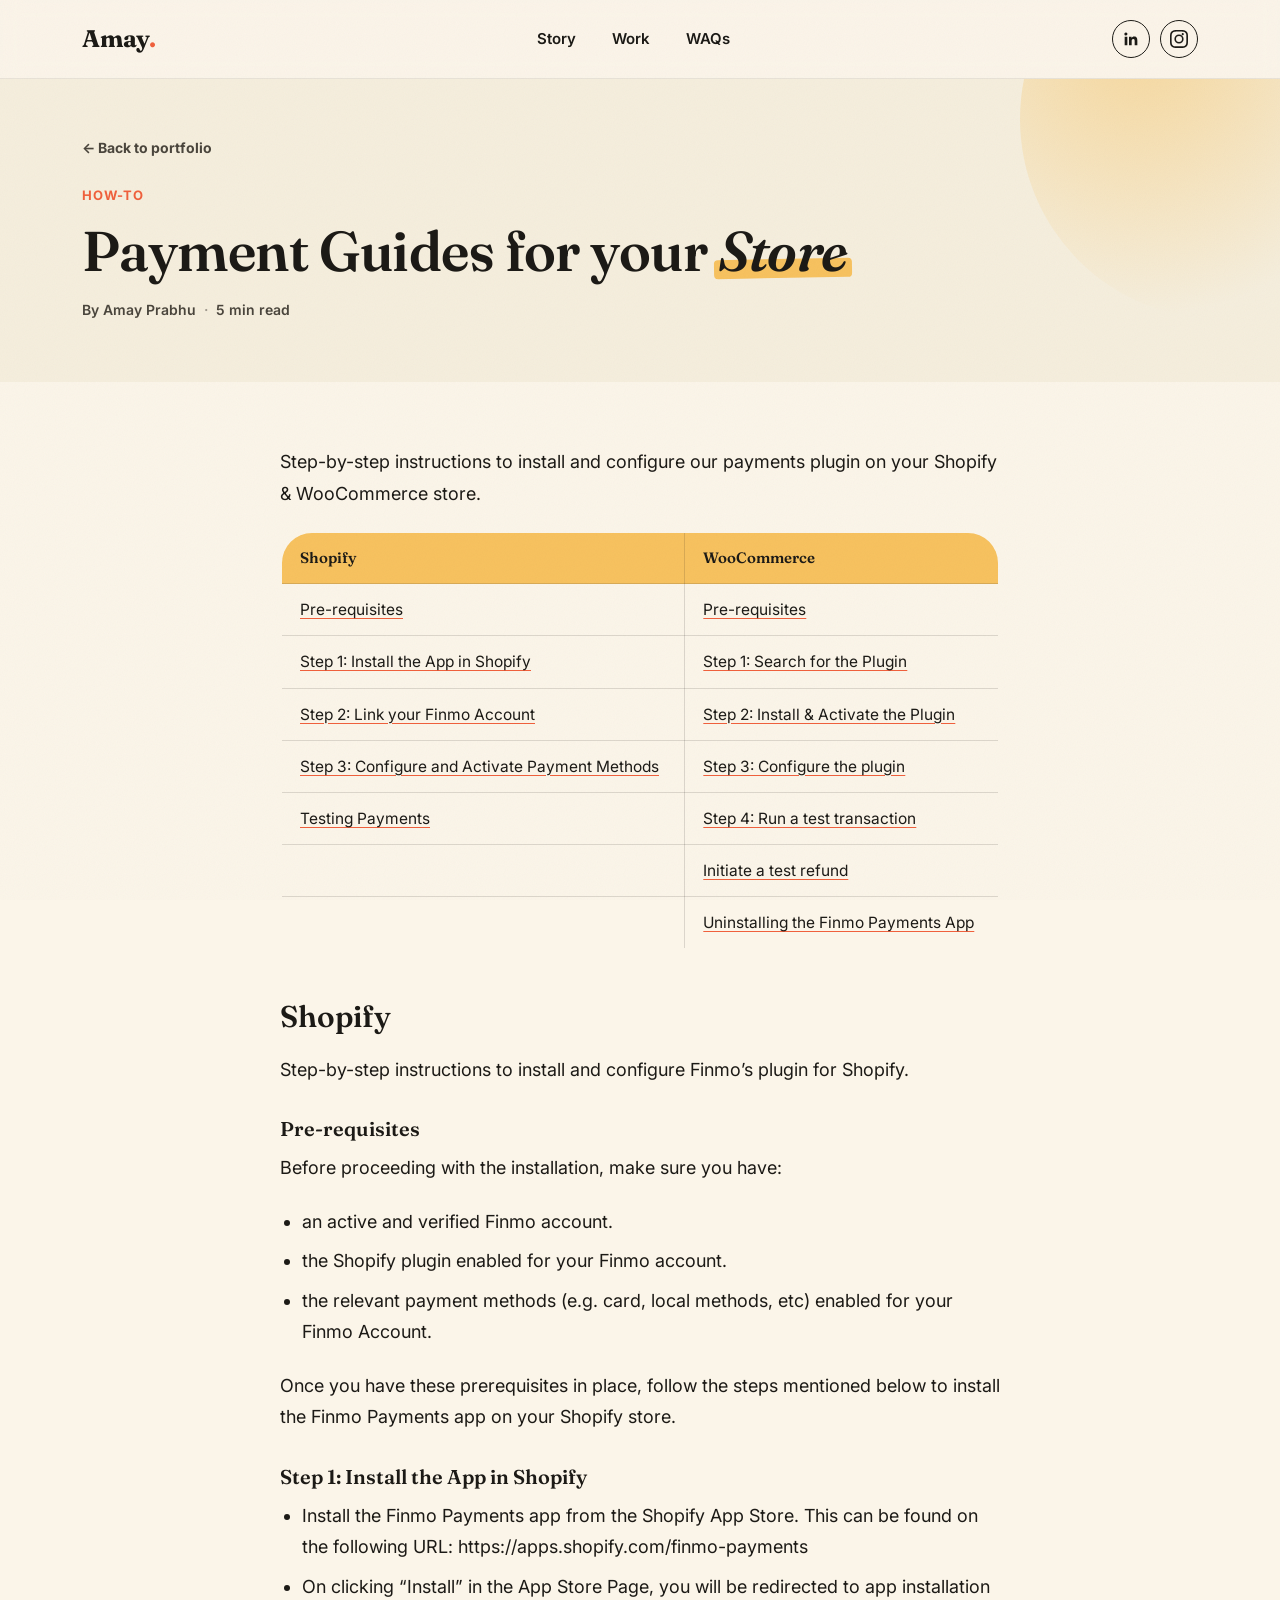
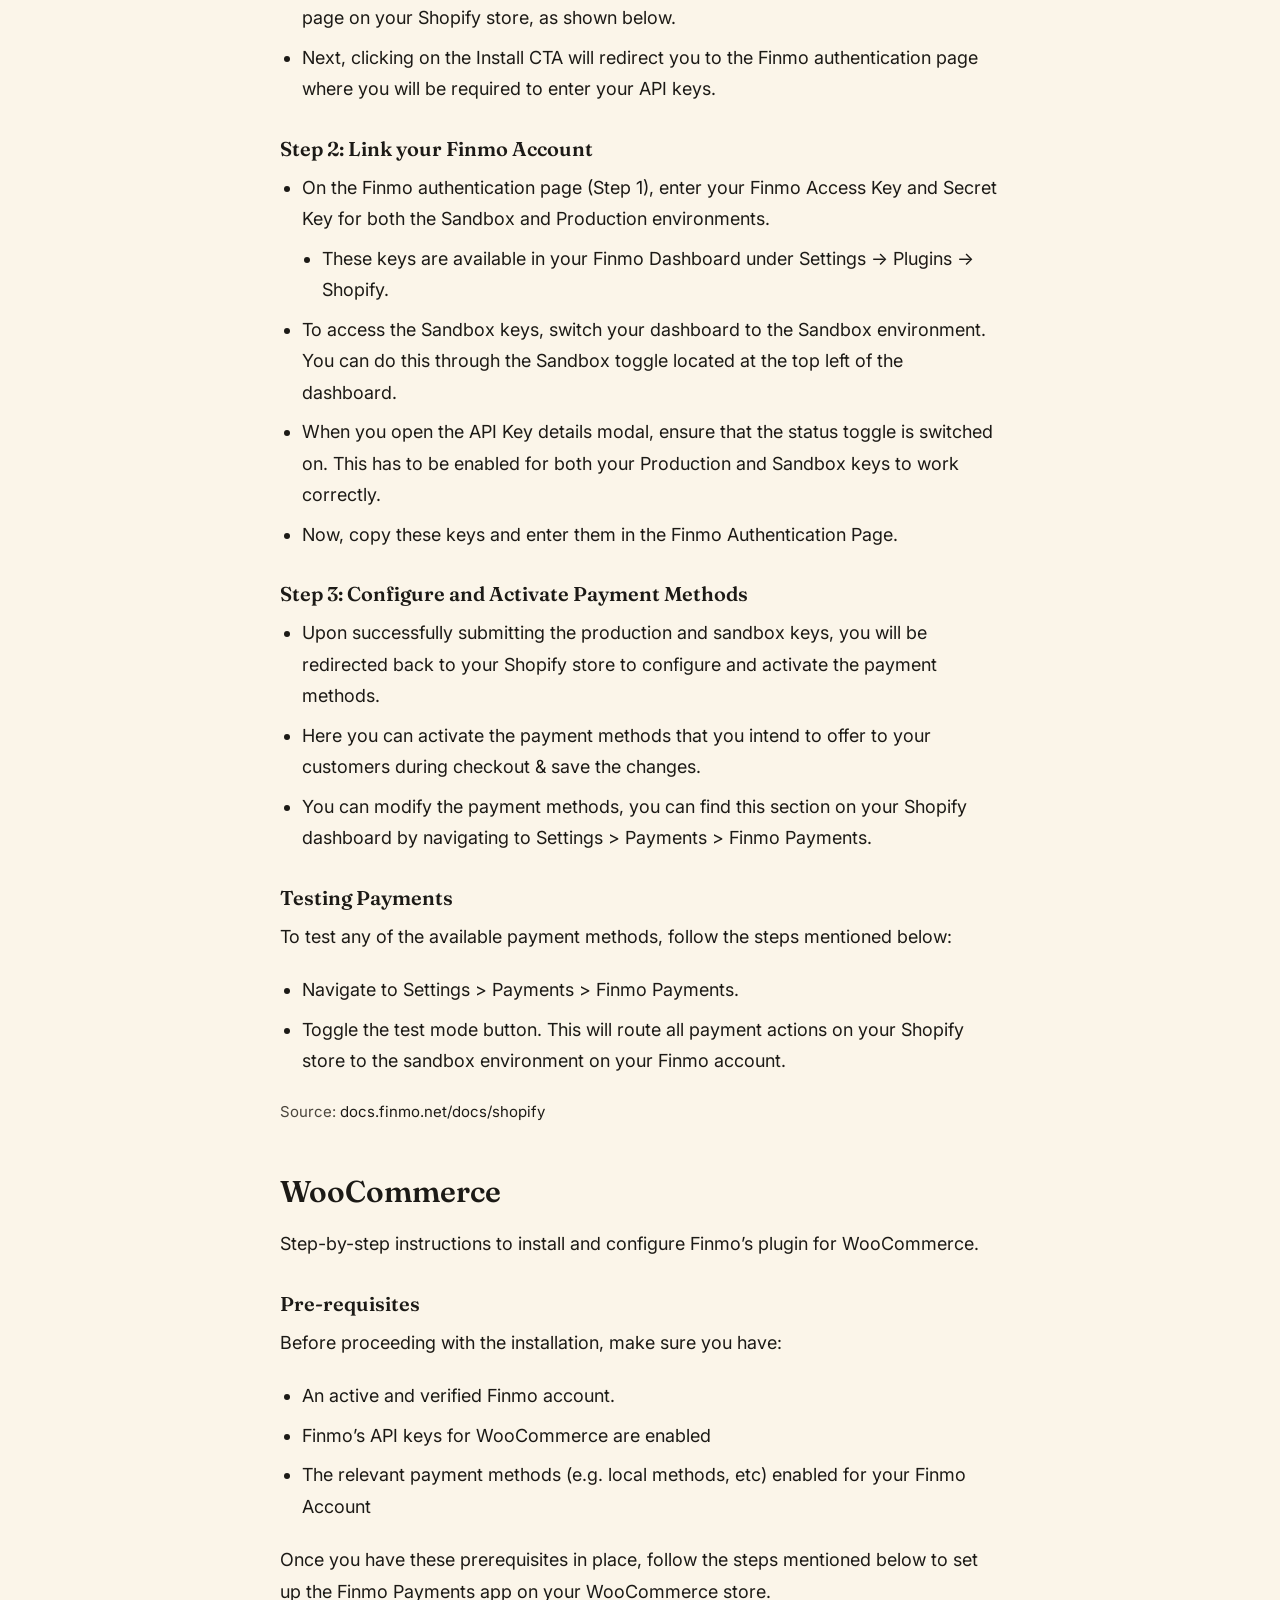
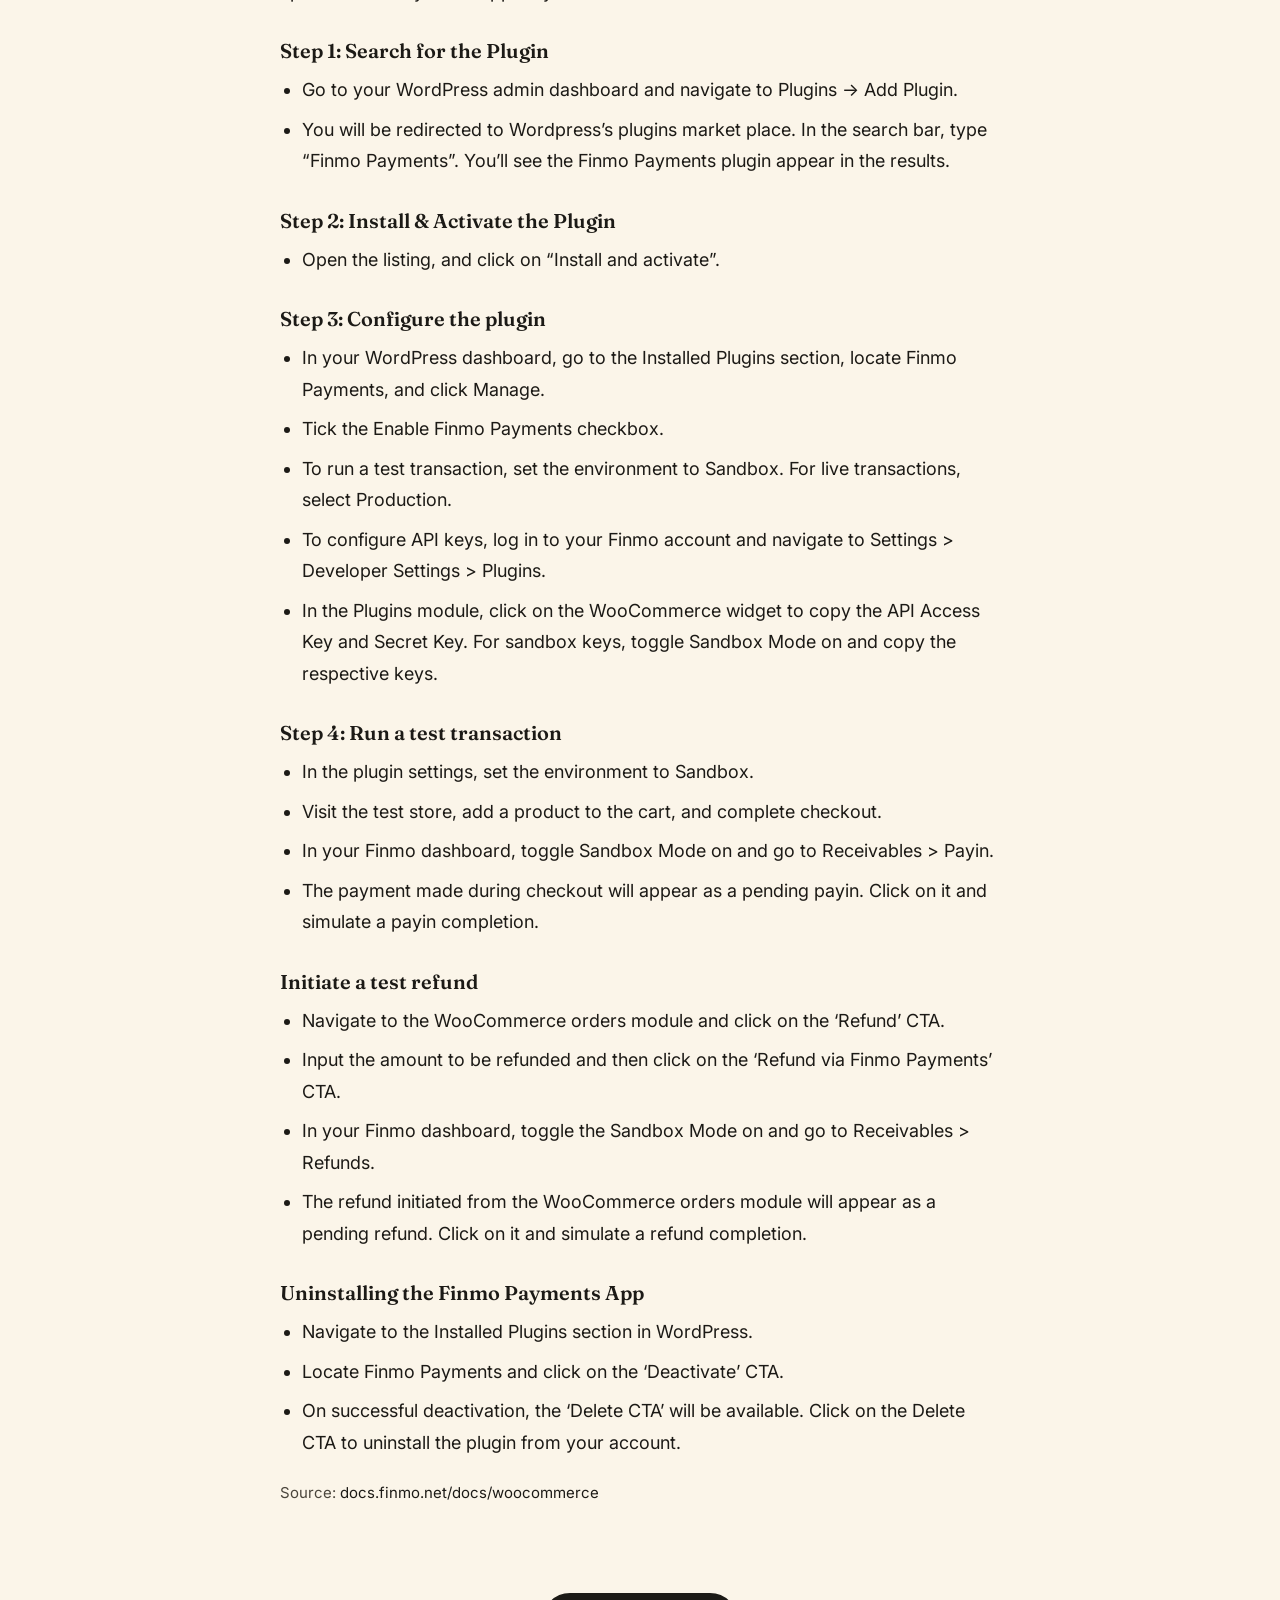
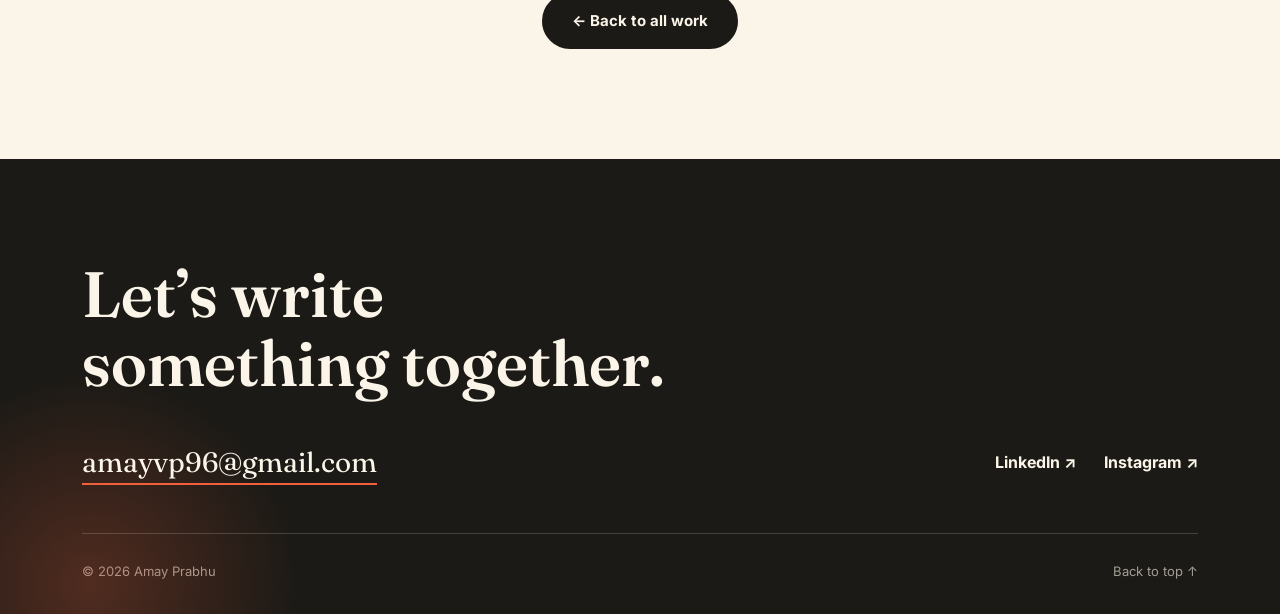
==== commit 89b8401b: "Rebuild Payment Guides with verbatim doc content + combined menu table - Replaced the reconstructed " ====
--- a/articles/payment-guides-for-your-store.html
+++ b/articles/payment-guides-for-your-store.html
@@ -62,33 +62,126 @@
       <div class="article-wrap">
         <article class="article-body reveal">
 
-          <p>Step-by-step instructions to install and configure our payments plugin on your Shopify &amp; WooCommerce store, so you can start accepting payments in just a few minutes.</p>
-
-          <h2>Shopify</h2>
-
-          <p>Before you begin, make sure you have an active Shopify store and a Finmo account with your Sandbox and Production API keys handy. You&rsquo;ll find these in your Finmo Dashboard under <strong>Settings &rarr; Plugins &rarr; Shopify</strong>.</p>
-
-          <ol>
-            <li>Head to the <a href="https://apps.shopify.com/finmo-payments" target="_blank" rel="noopener noreferrer">Finmo Payments app</a> on the Shopify App Store and click <strong>Install</strong>. This redirects you to your Shopify store.</li>
-            <li>On your Shopify store, click the <strong>Install</strong> CTA. You&rsquo;ll be redirected to the Finmo authentication page.</li>
-            <li>Enter your <strong>Access Key</strong> and <strong>Secret Key</strong> for both the Sandbox and Production environments.</li>
-            <li>Open the API Key details modal for each environment and make sure the status toggle is switched <strong>on</strong>. Both your Production and Sandbox keys need this enabled to work correctly.</li>
-            <li>Submit your keys. You&rsquo;ll be redirected back to your Shopify store to configure and activate the payment methods you want to offer customers at checkout.</li>
-          </ol>
+          <p>Step-by-step instructions to install and configure our payments plugin on your Shopify &amp; WooCommerce store.</p>
+
+          <div class="table-scroll">
+          <table class="menu-table">
+            <thead>
+              <tr><th>Shopify</th><th>WooCommerce</th></tr>
+            </thead>
+            <tbody>
+              <tr><td><a href="#shopify-prerequisites">Pre-requisites</a></td><td><a href="#woo-prerequisites">Pre-requisites</a></td></tr>
+              <tr><td><a href="#shopify-step-1">Step 1: Install the App in Shopify</a></td><td><a href="#woo-step-1">Step 1: Search for the Plugin</a></td></tr>
+              <tr><td><a href="#shopify-step-2">Step 2: Link your Finmo Account</a></td><td><a href="#woo-step-2">Step 2: Install &amp; Activate the Plugin</a></td></tr>
+              <tr><td><a href="#shopify-step-3">Step 3: Configure and Activate Payment Methods</a></td><td><a href="#woo-step-3">Step 3: Configure the plugin</a></td></tr>
+              <tr><td><a href="#shopify-testing">Testing Payments</a></td><td><a href="#woo-step-4">Step 4: Run a test transaction</a></td></tr>
+              <tr><td></td><td><a href="#woo-refund">Initiate a test refund</a></td></tr>
+              <tr><td></td><td><a href="#woo-uninstall">Uninstalling the Finmo Payments App</a></td></tr>
+            </tbody>
+          </table>
+          </div>
+
+          <h2 id="shopify">Shopify</h2>
+          <p>Step-by-step instructions to install and configure Finmo&rsquo;s plugin for Shopify.</p>
+
+          <h3 id="shopify-prerequisites">Pre-requisites</h3>
+          <p>Before proceeding with the installation, make sure you have:</p>
+          <ul>
+            <li>an active and verified Finmo account.</li>
+            <li>the Shopify plugin enabled for your Finmo account.</li>
+            <li>the relevant payment methods (e.g. card, local methods, etc) enabled for your Finmo Account.</li>
+          </ul>
+          <p>Once you have these prerequisites in place, follow the steps mentioned below to install the Finmo Payments app on your Shopify store.</p>
+
+          <h3 id="shopify-step-1">Step 1: Install the App in Shopify</h3>
+          <ul>
+            <li>Install the Finmo Payments app from the Shopify App Store. This can be found on the following URL: <a href="https://apps.shopify.com/finmo-payments" target="_blank" rel="noopener noreferrer">https://apps.shopify.com/finmo-payments</a></li>
+            <li>On clicking &ldquo;Install&rdquo; in the App Store Page, you will be redirected to app installation page on your Shopify store, as shown below.</li>
+            <li>Next, clicking on the Install CTA will redirect you to the Finmo authentication page where you will be required to enter your API keys.</li>
+          </ul>
+
+          <h3 id="shopify-step-2">Step 2: Link your Finmo Account</h3>
+          <ul>
+            <li>On the Finmo authentication page (Step 1), enter your Finmo Access Key and Secret Key for both the Sandbox and Production environments.
+              <ul>
+                <li>These keys are available in your Finmo Dashboard under Settings &rarr; Plugins &rarr; Shopify.</li>
+              </ul>
+            </li>
+            <li>To access the Sandbox keys, switch your dashboard to the Sandbox environment. You can do this through the Sandbox toggle located at the top left of the dashboard.</li>
+            <li>When you open the API Key details modal, ensure that the status toggle is switched on. This has to be enabled for both your Production and Sandbox keys to work correctly.</li>
+            <li>Now, copy these keys and enter them in the Finmo Authentication Page.</li>
+          </ul>
+
+          <h3 id="shopify-step-3">Step 3: Configure and Activate Payment Methods</h3>
+          <ul>
+            <li>Upon successfully submitting the production and sandbox keys, you will be redirected back to your Shopify store to configure and activate the payment methods.</li>
+            <li>Here you can activate the payment methods that you intend to offer to your customers during checkout &amp; save the changes.</li>
+            <li>You can modify the payment methods, you can find this section on your Shopify dashboard by navigating to Settings &gt; Payments &gt; Finmo Payments.</li>
+          </ul>
+
+          <h3 id="shopify-testing">Testing Payments</h3>
+          <p>To test any of the available payment methods, follow the steps mentioned below:</p>
+          <ul>
+            <li>Navigate to Settings &gt; Payments &gt; Finmo Payments.</li>
+            <li>Toggle the test mode button. This will route all payment actions on your Shopify store to the sandbox environment on your Finmo account.</li>
+          </ul>
 
           <p class="doc-source">Source: <a href="https://docs.finmo.net/docs/shopify" target="_blank" rel="noopener noreferrer">docs.finmo.net/docs/shopify</a></p>
 
-          <h2>WooCommerce</h2>
-
-          <p>Before you begin, make sure you have an active, verified Finmo account with the relevant payment methods (card, local methods, etc.) enabled.</p>
-
-          <ol>
-            <li>In your WordPress admin dashboard, go to <strong>Plugins &rarr; Add Plugin</strong> and search for &ldquo;Finmo Payments&rdquo;.</li>
-            <li>Open the listing and click <strong>Install and activate</strong>.</li>
-            <li>In <strong>Installed Plugins</strong>, locate Finmo Payments, click <strong>Manage</strong>, then tick the <strong>Enable Finmo Payments</strong> checkbox.</li>
-            <li>In the Plugins module of your Finmo Dashboard, open the WooCommerce widget and copy the <strong>API Access Key</strong> and <strong>Secret Key</strong>. For testing, toggle <strong>Sandbox Mode</strong> on and copy the sandbox keys instead.</li>
-            <li>Paste the keys into the plugin settings, and set the environment to match: <strong>Sandbox</strong> while testing, <strong>Production</strong> when you&rsquo;re ready to go live.</li>
-          </ol>
+          <h2 id="woocommerce">WooCommerce</h2>
+          <p>Step-by-step instructions to install and configure Finmo&rsquo;s plugin for WooCommerce.</p>
+
+          <h3 id="woo-prerequisites">Pre-requisites</h3>
+          <p>Before proceeding with the installation, make sure you have:</p>
+          <ul>
+            <li>An active and verified Finmo account.</li>
+            <li>Finmo&rsquo;s API keys for WooCommerce are enabled</li>
+            <li>The relevant payment methods (e.g. local methods, etc) enabled for your Finmo Account</li>
+          </ul>
+          <p>Once you have these prerequisites in place, follow the steps mentioned below to set up the Finmo Payments app on your WooCommerce store.</p>
+
+          <h3 id="woo-step-1">Step 1: Search for the Plugin</h3>
+          <ul>
+            <li>Go to your WordPress admin dashboard and navigate to Plugins &rarr; Add Plugin.</li>
+            <li>You will be redirected to Wordpress&rsquo;s plugins market place. In the search bar, type &ldquo;Finmo Payments&rdquo;. You&rsquo;ll see the Finmo Payments plugin appear in the results.</li>
+          </ul>
+
+          <h3 id="woo-step-2">Step 2: Install &amp; Activate the Plugin</h3>
+          <ul>
+            <li>Open the listing, and click on &ldquo;Install and activate&rdquo;.</li>
+          </ul>
+
+          <h3 id="woo-step-3">Step 3: Configure the plugin</h3>
+          <ul>
+            <li>In your WordPress dashboard, go to the Installed Plugins section, locate Finmo Payments, and click Manage.</li>
+            <li>Tick the Enable Finmo Payments checkbox.</li>
+            <li>To run a test transaction, set the environment to Sandbox. For live transactions, select Production.</li>
+            <li>To configure API keys, log in to your Finmo account and navigate to Settings &gt; Developer Settings &gt; Plugins.</li>
+            <li>In the Plugins module, click on the WooCommerce widget to copy the API Access Key and Secret Key. For sandbox keys, toggle Sandbox Mode on and copy the respective keys.</li>
+          </ul>
+
+          <h3 id="woo-step-4">Step 4: Run a test transaction</h3>
+          <ul>
+            <li>In the plugin settings, set the environment to Sandbox.</li>
+            <li>Visit the test store, add a product to the cart, and complete checkout.</li>
+            <li>In your Finmo dashboard, toggle Sandbox Mode on and go to Receivables &gt; Payin.</li>
+            <li>The payment made during checkout will appear as a pending payin. Click on it and simulate a payin completion.</li>
+          </ul>
+
+          <h3 id="woo-refund">Initiate a test refund</h3>
+          <ul>
+            <li>Navigate to the WooCommerce orders module and click on the &lsquo;Refund&rsquo; CTA.</li>
+            <li>Input the amount to be refunded and then click on the &lsquo;Refund via Finmo Payments&rsquo; CTA.</li>
+            <li>In your Finmo dashboard, toggle the Sandbox Mode on and go to Receivables &gt; Refunds.</li>
+            <li>The refund initiated from the WooCommerce orders module will appear as a pending refund. Click on it and simulate a refund completion.</li>
+          </ul>
+
+          <h3 id="woo-uninstall">Uninstalling the Finmo Payments App</h3>
+          <ul>
+            <li>Navigate to the Installed Plugins section in WordPress.</li>
+            <li>Locate Finmo Payments and click on the &lsquo;Deactivate&rsquo; CTA.</li>
+            <li>On successful deactivation, the &lsquo;Delete CTA&rsquo; will be available. Click on the Delete CTA to uninstall the plugin from your account.</li>
+          </ul>
 
           <p class="doc-source">Source: <a href="https://docs.finmo.net/docs/woocommerce" target="_blank" rel="noopener noreferrer">docs.finmo.net/docs/woocommerce</a></p>
 
--- a/assets/css/style.css
+++ b/assets/css/style.css
@@ -888,6 +888,52 @@
 }
 .article-body .doc-source a {
   color: var(--ink);
+}
+.article-body ul ul {
+  margin: 8px 0 0;
+  padding-left: 20px;
+  list-style: disc;
+}
+.article-body ul ul li {
+  margin-bottom: 4px;
+}
+
+.table-scroll {
+  overflow-x: auto;
+  margin: 8px 0 40px;
+}
+.menu-table {
+  width: 100%;
+  min-width: 460px;
+  border-collapse: collapse;
+  border: 2px solid var(--ink);
+  border-radius: var(--radius-lg);
+  overflow: hidden;
+}
+.menu-table th, .menu-table td {
+  padding: 12px 18px;
+  text-align: left;
+  border-bottom: 1px solid var(--line);
+  font-size: 15.5px;
+  vertical-align: top;
+}
+.menu-table th {
+  background: var(--mustard-2);
+  font-family: var(--font-display);
+  font-weight: 600;
+  font-size: 15px;
+}
+.menu-table th:first-child, .menu-table td:first-child {
+  border-right: 1px solid var(--line);
+}
+.menu-table tbody tr:last-child td {
+  border-bottom: none;
+}
+.menu-table td a {
+  color: var(--ink);
+  text-decoration: underline;
+  text-decoration-color: var(--coral);
+  text-underline-offset: 3px;
 }
 
 .inline-chip {
